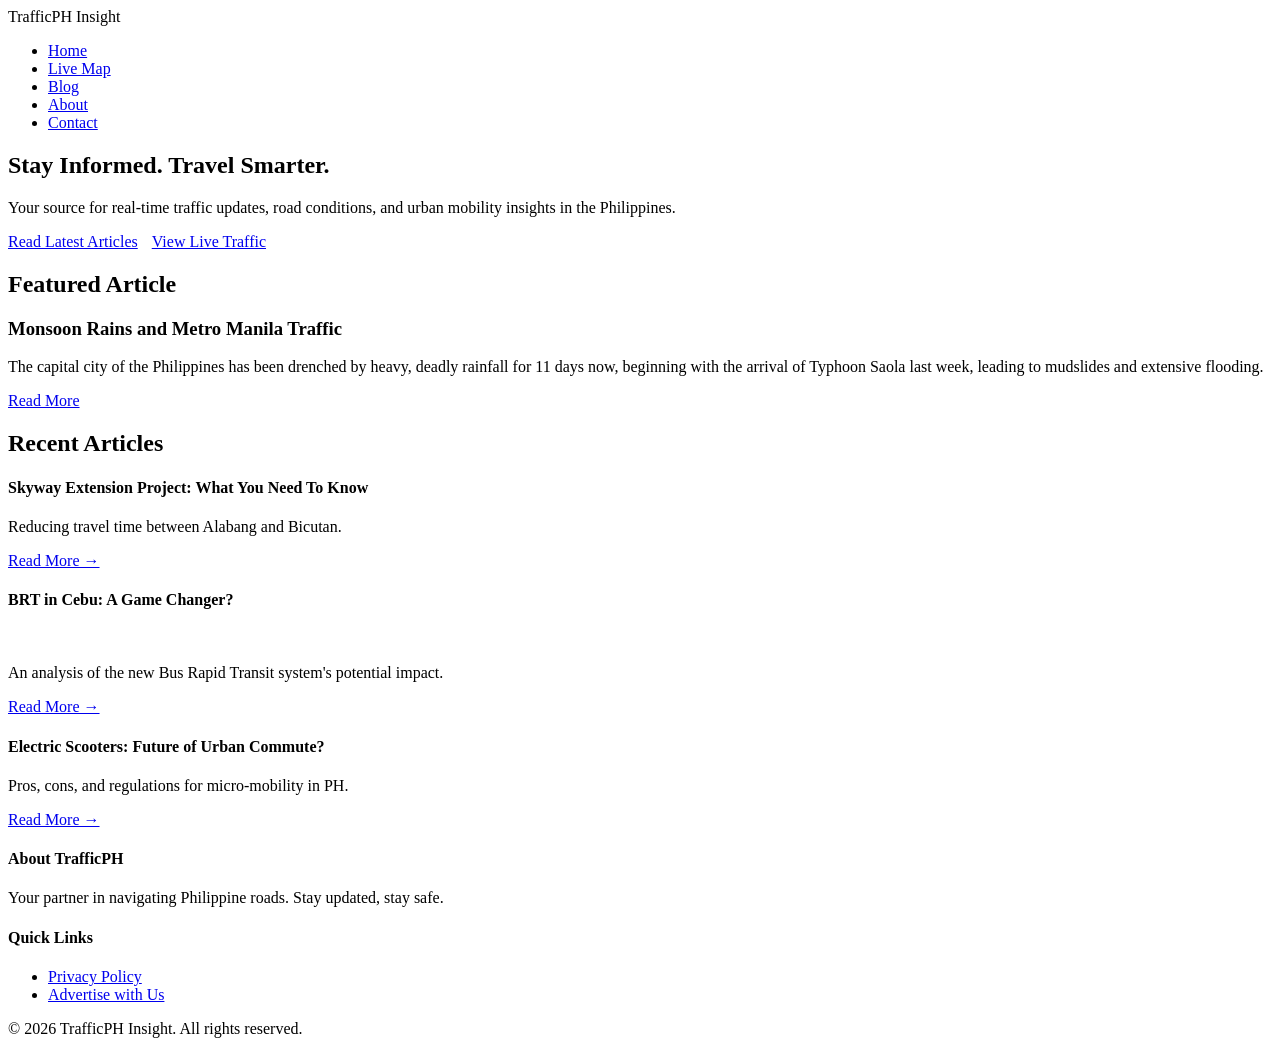
==== index.html @ cae470b6 "Add files via upload" ====
<!DOCTYPE html>
<html lang="en">
<head>
    <meta charset="UTF-8">
    <meta name="viewport" content="width=device-width, initial-scale=1.0">
    <title>TrafficPH Insight | Stay Informed</title>
    <link rel="stylesheet" href="css/styles.css">
    <link rel="icon" type="image/x-icon" href="images/trafficIcon.png">

</head>
<body>

    <header class="navbar">
        <div class="container">
            <div class="logo">TrafficPH <span>Insight</span></div>
            <nav>
                <ul class="nav-links">
                    <li><a href="index.html" class="active">Home</a></li>
                    <li><a href="/mapFunction/maps.html">Live Map</a></li>
                    <li><a href="/html/blog.html">Blog</a></li>
                    <li><a href="/html/about.html">About</a></li>
                    <li><a href="/html/contact.html">Contact</a></li>
                </ul>
            </nav>
        </div>
    </header>

    <section class="hero">
        <div class="container">
            <h1>Stay Informed. Travel Smarter.</h1>
            <p>Your source for real-time traffic updates, road conditions, and urban mobility insights in the Philippines.</p>
            <a href="#articles" class="btn-primary">Read Latest Articles</a>
            <a href="/mapFunction/maps.html" class="btn-secondary" style="margin-left: 10px;">View Live Traffic</a>
        </div>
    </section>

    <main class="container" id="articles">
        <section class="featured">
            <h2 class="section-title">Featured Article</h2>
            <div class="featured-card">
                <div class="featured-img"></div>
                <div class="featured-content">
                    <h3>Monsoon Rains and Metro Manila Traffic</h3>
                    <p>The capital city of the Philippines has been drenched by heavy, deadly rainfall for 11 days now, beginning with the arrival of Typhoon Saola last week, leading to mudslides and extensive flooding.</p>
                    <a href="html/moonson-guide.html" class="btn-secondary">Read More</a>
                </div>
            </div>
        </section>

        <section class="recent">
            <h2 class="section-title">Recent Articles</h2>
            <div class="grid">
                <div class="card">
                    <div class="card-img" style="background-image: url(images/skyway/skywaybg.png);"></div>
                    <div class="card-body">
                        <h4>Skyway Extension Project: What You Need To Know</h4>
                        <p>Reducing travel time between Alabang and Bicutan.</p>
                        <a href="html/skyway-updates.html" class="read-more">Read More &rarr;</a>
                    </div>
                </div>
                <div class="card">
                    <div class="card-img" style="background-image: url(images/cebuBrt/cebuBrtImage.png);"></div>
                    <div class="card-body">
                        <h4>BRT in Cebu: A Game Changer?</h4><br>
                        <p>An analysis of the new Bus Rapid Transit system's potential impact.</p>
                        <a href="html/cebu-brt.html" class="read-more">Read More &rarr;</a>
                    </div>
                </div>
                <div class="card">
                    <div class="card-img" style="background-image: url(images/scooter/scooterImage.png);"></div>
                    <div class="card-body">
                        <h4>Electric Scooters: Future of Urban Commute?</h4>
                        <p>Pros, cons, and regulations for micro-mobility in PH.</p>
                        <a href="html/e-scooters.html" class="read-more">Read More &rarr;</a>
                    </div>
                </div>
            </div>

            <!--pop up modal-->
            <!--<div id="articleModal" class="modal">
                <div class="modal-content">
                    <span class="close-button">&times;</span>
                    <h2 id="modalTitle">Article Title</h2>
                    <p>Loading full article content...</p>
                </div>
            </div>-->

        </section>
    </main>

    <footer>
        <div class="container footer-grid">
            <div class="footer-about">
                <h4>About TrafficPH</h4>
                <p>Your partner in navigating Philippine roads. Stay updated, stay safe.</p>
            </div>
            <div class="footer-links">
                <h4>Quick Links</h4>
                <ul>
                    <li><a href="/html/privacyPolicy.html">Privacy Policy</a></li>
                    <li><a href="/html/advertise.html">Advertise with Us</a></li>
                </ul>
            </div>
            <div class="footer-copy">
                <p>&copy; 2026 TrafficPH Insight. All rights reserved.</p>
            </div>
        </div>
    </footer>

    <script src="js/script.js"></script>
</body>
</html>
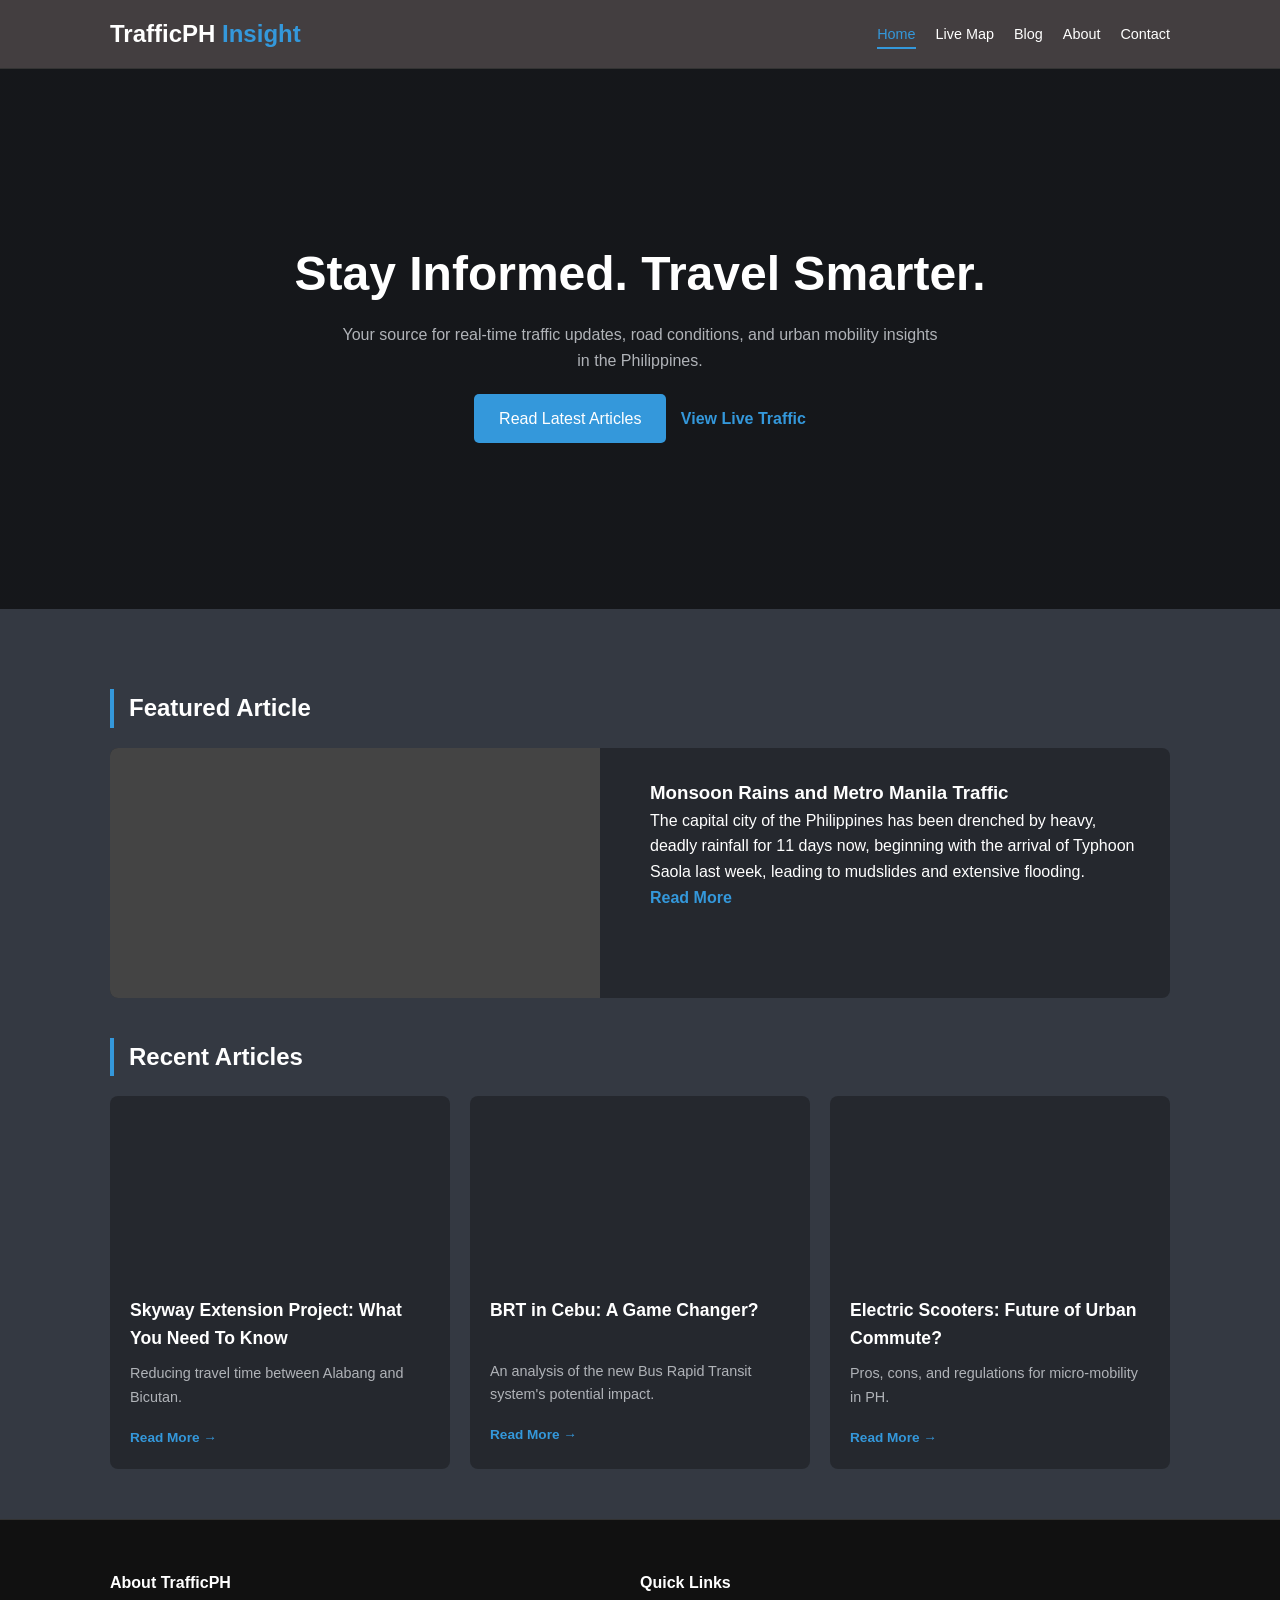
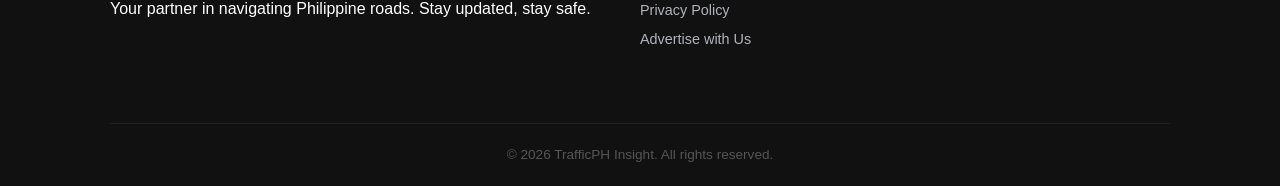
==== commit 2bd967ef: "Update index.html The linkage of about to index" ====
--- a/index.html
+++ b/index.html
@@ -18,7 +18,7 @@
                     <li><a href="index.html" class="active">Home</a></li>
                     <li><a href="/mapFunction/maps.html">Live Map</a></li>
                     <li><a href="/html/blog.html">Blog</a></li>
-                    <li><a href="/html/about.html">About</a></li>
+                    <li><a href="html/about.html">About</a></li>
                     <li><a href="/html/contact.html">Contact</a></li>
                 </ul>
             </nav>
@@ -109,4 +109,4 @@
 
     <script src="js/script.js"></script>
 </body>
-</html>+</html>
--- a/css/styles.css
+++ b/css/styles.css
@@ -0,0 +1,307 @@
+/* =========================================
+   GLOBAL SETTINGS & VARIABLES
+   ========================================= */
+:root {
+    --primary: #3498db;
+    --primary-hover: #2980b9;
+    --dark-bg: #343942;
+    --card-bg: #25282e;
+    --text-main: #ffffff;
+    --text-muted: #b0b3b8;
+    --nav-bg: rgba(71, 64, 64, 0.85);
+}
+
+* { 
+    margin: 0; 
+    padding: 0; 
+    box-sizing: border-box; 
+}
+
+/* Updated Body rule */
+body {
+    font-family: 'Segoe UI', Tahoma, Geneva, Verdana, sans-serif;
+    background-color: var(--dark-bg);
+    color: var(--text-main);
+    line-height: 1.6;
+    overflow-x: hidden;
+    
+    /* STICKY FOOTER FIX START */
+    display: flex;
+    flex-direction: column;
+    min-height: 100vh; 
+    margin: 0;
+    /* STICKY FOOTER FIX END */
+}
+
+/* rule to push the footer down */
+main {
+    flex: 1;
+}
+
+.container {
+    max-width: 1100px;
+    margin: 0 auto;
+    padding: 0 20px;
+}
+
+/* =========================================
+   NAVIGATION (Shared across all pages)
+   ========================================= */
+.navbar {
+    background: var(--nav-bg);
+    padding: 15px 0;
+    position: sticky;
+    top: 0;
+    z-index: 1000;
+    border-bottom: 1px solid #333;
+}
+
+.navbar .container {
+    display: flex;
+    justify-content: space-between;
+    align-items: center;
+}
+
+.logo { 
+    font-size: 1.5rem; 
+    font-weight: bold; 
+    text-decoration: none;
+    color: white;
+}
+.logo span { color: var(--primary); }
+
+.nav-links { 
+    display: flex; 
+    list-style: none; 
+}
+.nav-links li { margin-left: 20px; }
+.nav-links a { 
+    color: var(--text-main); 
+    text-decoration: none; 
+    font-size: 0.9rem; 
+    transition: 0.3s;
+}
+.nav-links a:hover, .nav-links a.active { 
+    color: var(--primary); 
+}
+
+/* =========================================
+   HOMEPAGE SPECIFIC STYLES
+   ========================================= */
+
+/* Hero Section */
+.hero {
+    background: linear-gradient(rgba(0,0,0,0.6), rgba(0,0,0,0.6)), 
+                url(/images/homepage/heroImage.jpeg);
+    background-size: cover;
+    background-position: center;
+    height: 60vh;
+    display: flex;
+    align-items: center;
+    text-align: center;
+    margin-bottom: 40px;
+}
+
+.hero h1 { font-size: 3rem; margin-bottom: 10px; }
+.hero p { max-width: 600px; margin: 0 auto 20px; color: var(--text-muted); }
+
+.btn-primary {
+    background: var(--primary);
+    color: white;
+    padding: 12px 25px;
+    text-decoration: none;
+    border-radius: 5px;
+    display: inline-block;
+    transition: background 0.3s;
+}
+.btn-primary:hover { background: var(--primary-hover); }
+
+/* Featured Article Section */
+.section-title { 
+    margin: 40px 0 20px; 
+    border-left: 4px solid var(--primary); 
+    padding-left: 15px; 
+    font-size: 1.5rem;
+}
+
+.featured-card {
+    display: flex;
+    background: var(--card-bg);
+    border-radius: 8px;
+    overflow: hidden;
+    gap: 20px;
+    margin-bottom: 40px;
+}
+
+.featured-img {
+    flex: 1;
+    background: #444 url(../images/featuredImage.png) center/cover;
+    min-height: 250px;
+}
+
+.featured-content { flex: 1; padding: 30px; }
+.btn-secondary { color: var(--primary); text-decoration: none; font-weight: bold; }
+
+/* Recent Articles Grid */
+.grid {
+    display: grid;
+    grid-template-columns: repeat(3, 1fr);
+    gap: 20px;
+    margin-bottom: 50px;
+}
+
+.card { 
+    background: var(--card-bg); 
+    border-radius: 8px; 
+    overflow: hidden; 
+    transition: transform 0.3s;
+}
+.card:hover { transform: translateY(-5px); }
+.card-img { height: 180px; background-size: cover; background-position: center; }
+.card-body { padding: 20px; }
+.card-body h4 { margin-bottom: 10px; font-size: 1.1rem; }
+.card-body p { color: var(--text-muted); font-size: 0.9rem; margin-bottom: 15px; }
+.read-more { color: var(--primary); text-decoration: none; font-size: 0.85rem; font-weight: bold; }
+
+/* =========================================
+   ARTICLE PAGE SPECIFIC STYLES
+   ========================================= */
+.article-header {
+    padding: 80px 0 40px;
+    background: linear-gradient(to bottom, #25282e, var(--dark-bg));
+    text-align: left;
+}
+
+.article-header h1 {
+    font-size: 2.8rem;
+    line-height: 1.2;
+    margin-bottom: 15px;
+}
+
+.meta-info {
+    color: var(--primary);
+    font-weight: bold;
+    text-transform: uppercase;
+    font-size: 0.8rem;
+    letter-spacing: 1px;
+    display: block;
+    margin-bottom: 10px;
+}
+
+.article-body { padding-bottom: 80px; }
+.article-body p {
+    margin-bottom: 25px;
+    font-size: 1.15rem;
+    color: var(--text-muted);
+    line-height: 1.8;
+}
+
+.article-body h2 {
+    color: white;
+    margin: 40px 0 20px;
+    font-size: 1.8rem;
+}
+
+.back-btn {
+    display: inline-block;
+    margin-top: 20px;
+    color: var(--primary);
+    text-decoration: none;
+    font-weight: bold;
+}
+.back-btn:hover { text-decoration: underline; }
+
+/* =========================================
+   FOOTER (Shared)
+   ========================================= */
+footer { 
+    background: #111; 
+    padding: 50px 0 20px; 
+    border-top: 1px solid #333; 
+}
+
+.footer-grid {
+    display: grid;
+    grid-template-columns: 2fr 1fr 1fr;
+    gap: 40px;
+}
+
+.footer-links ul { list-style: none; }
+.footer-links a { 
+    color: var(--text-muted); 
+    text-decoration: none; 
+    font-size: 0.9rem; 
+    line-height: 2;
+}
+.footer-links a:hover { color: var(--primary); }
+
+.footer-copy { 
+    grid-column: 1 / -1; 
+    text-align: center; 
+    margin-top: 30px; 
+    border-top: 1px solid #222; 
+    padding-top: 20px; 
+    color: #555; 
+    font-size: 0.85rem;
+}
+
+/* =========================================
+   RESPONSIVE DESIGN
+   ========================================= */
+@media (max-width: 992px) {
+    .article-header h1 { font-size: 2.2rem; }
+}
+
+@media (max-width: 768px) {
+    .grid, .featured-card, .footer-grid { 
+        grid-template-columns: 1fr; 
+        flex-direction: column; 
+    }
+    .hero h1 { font-size: 2rem; }
+    .nav-links { display: none; } /* Consider adding a hamburger menu later */
+    .article-header { padding: 50px 0 30px; }
+}
+
+.nav-links a.active {
+    border-bottom: 2px solid var(--primary);
+    padding-bottom: 5px;
+}
+
+
+.article-body img {
+    max-width: 100%;
+    height: auto;
+    border-radius: 8px;
+    margin: 20px 0;
+    display: block;
+}
+/* pop up modal */
+/*
+.modal {
+    display: none; 
+    position: fixed; 
+    z-index: 2000; 
+    left: 0; top: 0;
+    width: 100%; height: 100%;
+    background-color: rgba(0,0,0,0.8);
+}
+
+.modal-content {
+    background-color: var(--card-bg);
+    margin: 15% auto;
+    padding: 30px;
+    border: 1px solid #888;
+    width: 80%;
+    max-width: 500px;
+    border-radius: 10px;
+    color: white;
+}
+
+.close-button {
+    float: right;
+    font-size: 28px;
+    font-weight: bold;
+    cursor: pointer;
+} 
+*/
+/* end of pop up modal*/
